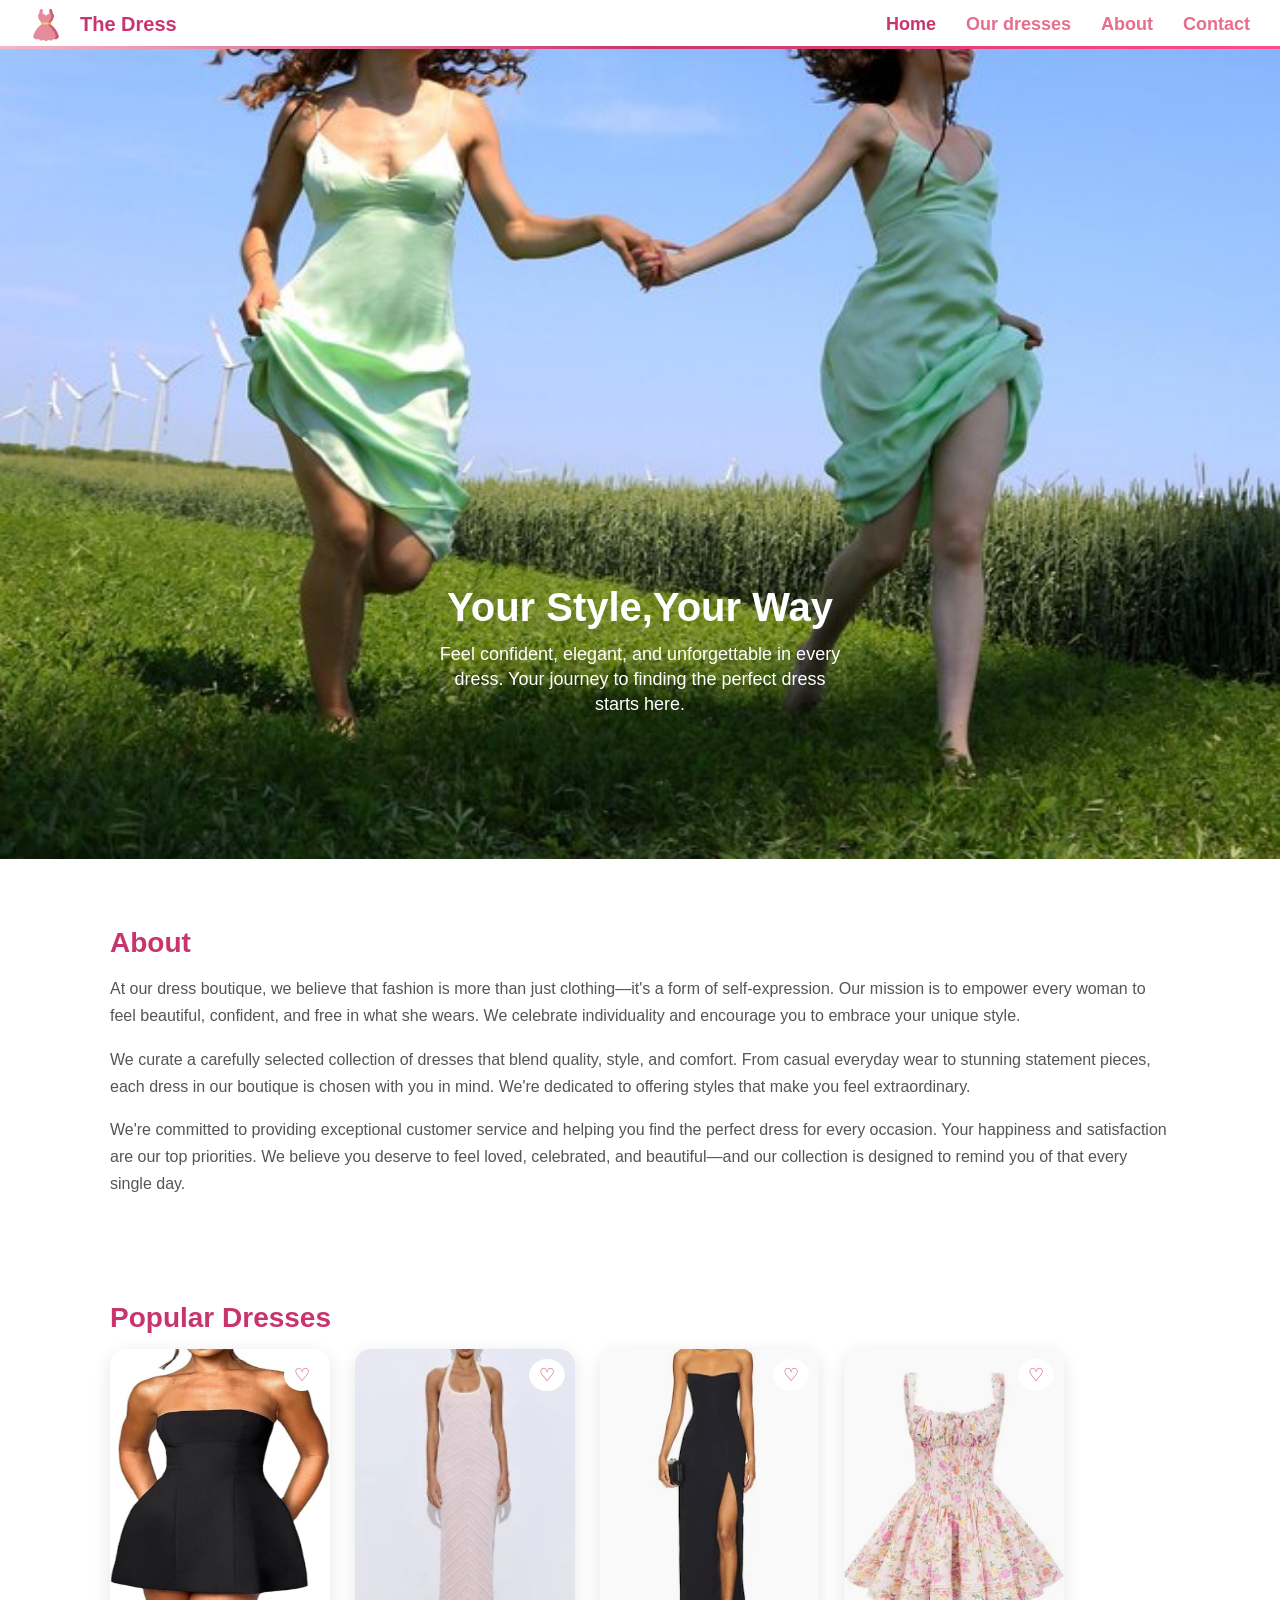
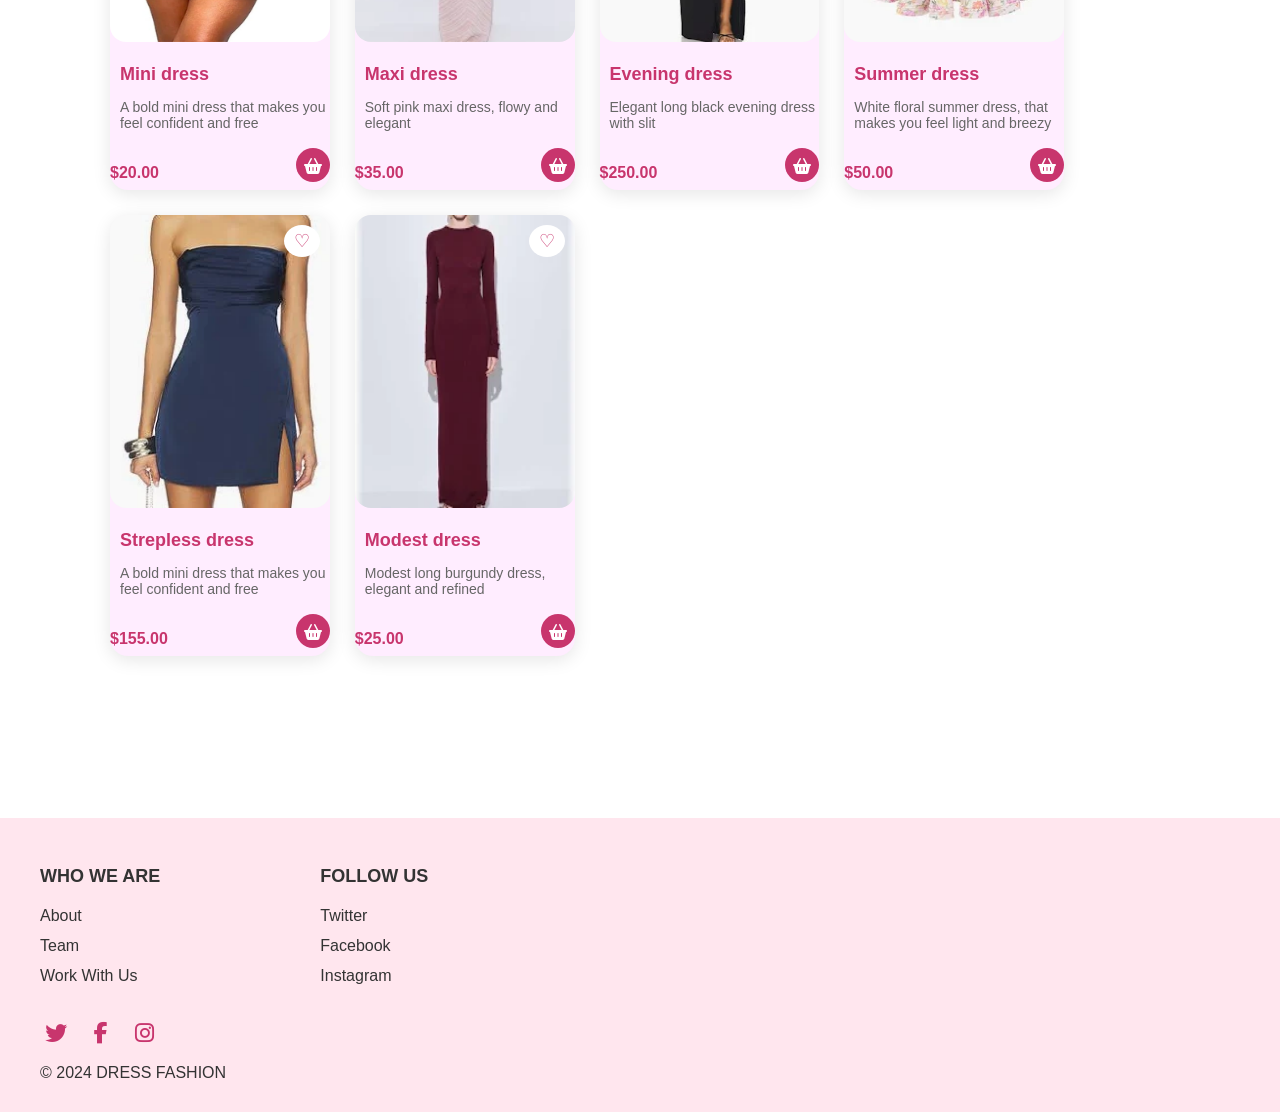
==== index.html @ 5262a381 "change little things changed names of file" ====
<!DOCTYPE html>
<html lang="en">

<head>
    <meta charset="UTF-8">
    <meta name="viewport" content="width=device-width, initial-scale=1.0">
    <title>Dress Shop</title>
    <link rel="stylesheet" href="index.css">
    <link rel="stylesheet" href="https://cdnjs.cloudflare.com/ajax/libs/font-awesome/6.5.0/css/all.min.css">
</head>

<body id="top">
    <header>
        <div class="logo_group">
            <img class="logo" src="images/dress_4305471.png" alt="Logo">
            <p>The Dress</p>
        </div>
        <a href="#menu" class="menu" aria-label="Open menu">
            <span></span>
            <span></span>
            <span></span>
        </a>
        <nav id="menu">
            <a href="#" class="close" aria-label="Close menu">✖</a>
            <a href="#" class="active">Home</a>
            <a href="about.html">Our dresses</a>
            <a href="#about_section">About</a>
            <a href="#footer_section">Contact</a>
        </nav>
    </header>
    <div id="wrapper">
        <main>
            <section class="hero">
                <div class="hero_text">
                    <h1>Your Style,Your Way</h1>
                    <p> Feel confident, elegant, and unforgettable in every dress. Your journey to finding the perfect
                        dress starts here. </p>
                </div>
                <img src="./images/girl_in_field.jpg" alt="dress">
            </section>
            <section id="about_section" class="about">
                <h2>About</h2>
                <p>At our dress boutique, we believe that fashion is more than just clothing—it's a form of
                    self-expression. Our mission is to empower every woman to feel beautiful, confident, and free in
                    what she wears. We celebrate individuality and encourage you to embrace your unique style.
                </p>
                <p>
                    We curate a carefully selected collection of dresses that blend quality, style, and comfort. From
                    casual everyday wear to stunning statement pieces, each dress in our boutique is chosen with you in
                    mind. We're dedicated to offering styles that make you feel extraordinary.
                </p>
                <p>
                    We're committed to providing exceptional customer service and helping you find the perfect dress for
                    every occasion. Your happiness and satisfaction are our top priorities. We believe you deserve to
                    feel loved, celebrated, and beautiful—and our collection is designed to remind you of that every
                    single day.
                </p>
            </section>
            <section class="popular">
                <h2>Popular Dresses</h2>
                <div class="cards">
                    <div class="card">
                        <img src="./images/mini_dress.jpg" alt="Mini Dress">
                        <span class="heart">♡</span>
                        <h3>Mini dress</h3>
                        <p>A bold mini dress that makes you feel confident and free</p>
                        <div class="card-bottom">
                            <span>$20.00</span>
                            <button class="cart-btn">
                                <i class="fa-solid fa-basket-shopping"></i>
                            </button>
                        </div>
                    </div>
                    <div class="card">
                        <img src="./images/maxi_dress.webp" alt="Maxi Dress">
                        <span class="heart">♡</span>
                        <h3>Maxi dress</h3>
                        <p>Soft pink maxi dress, flowy and elegant</p>
                        <div class="card-bottom">
                            <span>$35.00</span>
                            <button class="cart-btn">
                                <i class="fa-solid fa-basket-shopping"></i>
                            </button>
                        </div>
                    </div>
                    <div class="card">
                        <img src="./images/evening_dress.webp" alt="Evening Dress">
                        <span class="heart">♡</span>
                        <h3>Evening dress</h3>
                        <p>Elegant long black evening dress with slit</p>
                        <div class="card-bottom">
                            <span>$250.00</span>
                            <button class="cart-btn">
                                <i class="fa-solid fa-basket-shopping"></i>
                            </button>
                        </div>
                    </div>
                    <div class="card">
                        <img src="./images/summer_dress.webp" alt="Summer Dress">
                        <span class="heart">♡</span>
                        <h3>Summer dress</h3>
                        <p>White floral summer dress, that makes you feel light and breezy</p>
                        <div class="card-bottom">
                            <span>$50.00</span>
                            <button class="cart-btn">
                                <i class="fa-solid fa-basket-shopping"></i>
                            </button>
                        </div>
                    </div>
                    <div class="card">
                        <img src="./images/strepless_dress.webp" alt="Strepless Dress">
                        <span class="heart">♡</span>
                        <h3>Strepless dress</h3>
                        <p>A bold mini dress that makes you feel confident and free</p>
                        <div class="card-bottom">
                            <span>$155.00</span>
                            <button class="cart-btn">
                                <i class="fa-solid fa-basket-shopping"></i>
                            </button>
                        </div>
                    </div>
                    <div class="card">
                        <img src="./images/modest_dress.webp" alt="Modest Dress">
                        <span class="heart">♡</span>
                        <h3>Modest dress</h3>
                        <p>Modest long burgundy dress, elegant and refined</p>
                        <div class="card-bottom">
                            <span>$25.00</span>
                            <button class="cart-btn">
                                <i class="fa-solid fa-basket-shopping"></i>
                            </button>
                        </div>
                    </div>
                </div>
            </section>
        </main>
    </div>
    <footer>
        <section id="footer_section" class="footer-columns">
            <div class="footer-column">
                <h3>WHO WE ARE</h3>
                <a href="#about_section">About</a>
                <a href="#">Team</a>
                <a href="#">Work With Us</a>
            </div>

            <div class="footer-column">
                <h3>FOLLOW US</h3>
                <a href="https://www.twitter.com" target="_blank">Twitter</a>
                <a href="https://www.facebook.com" target="_blank">Facebook</a>
                <a href="https://www.instagram.com" target="_blank">Instagram</a>
            </div>
        </section>

        <div class="footer-bottom">
            <div class="social-icons">
                <a href="https://www.twitter.com" target="_blank">
                    <i class="fa-brands fa-twitter social-icon"></i>
                </a>

                <a href="https://www.facebook.com" target="_blank">
                    <i class="fa-brands fa-facebook-f social-icon"></i>
                </a>

                <a href="https://www.instagram.com" target="_blank">
                    <i class="fa-brands fa-instagram social-icon"></i>
                </a>
            </div>

            <p>© 2024 DRESS FASHION</p>
        </div>
    </footer>
    <a href="#top" class="scroll-top" aria-label="Back to top">
        <i class="fa-solid fa-arrow-up"></i>
    </a>
</body>

</html>
---- index.css ----
html {
    scroll-behavior: smooth;
}

#wrapper {
    max-width: 1200px;
    margin: 0 auto;
    padding: 0 20px;

}

body {
    font-family: Arial, sans-serif;
    background-color: white;
    color: #333;
    overflow-x: hidden;
    margin: 0 0;
}

header {
    width: 100%;
    display: flex;
    align-items: center;
    justify-content: space-between;
    padding: 5px 30px;
    box-sizing: border-box;
    background-color: white;
    position: relative;
}

header::after {
    content: "";
    position: absolute;
    bottom: 0;
    left: 0;
    width: 100%;
    height: 3px;

    background: linear-gradient(to right,
            #f6b6c8,
            #c8356d,
            #ff4d88);
}

.logo_group {
    display: flex;
    align-items: center;
    gap: 10px;
}

.logo_group img {
    width: 32px;
    height: 32px;
    display: block;

}

.logo_group p {
    font-size: 20px;
    font-weight: 600;
    color: #c8356d;
    margin: 8px;
}

nav {
    display: flex;
    gap: 30px;
}

nav a {
    text-decoration: none;
    color: #e76d90;
    font-size: 18px;
    font-weight: 600;
}

nav a:hover,
nav a:focus,
nav a.active {
    color: #c8356d;
}


.menu {
    display: none;
    width: 38px;
    height: 38px;
    border-radius: 50%;
    align-items: center;
    justify-content: center;
    flex-direction: column;
    gap: 5px;
    cursor: pointer;
    background-color: white;
    z-index: 30;
    text-decoration: none;
}

.menu span {
    width: 20px;
    height: 3px;
    background-color: #c8356d;
    border-radius: 3px;
}

.close {
    display: none;
}

.hero {
    position: relative;
    width: 100vw;
    height: 90vh;
    margin-left: calc(50% - 50vw);
    overflow: hidden;
    display: flex;
    align-items: center;
    justify-content: center;
}

.hero_text {
    position: absolute;
    left: 50%;
    bottom: 15%;
    transform: translateX(-50%);
    width: min(75%, 420px);
    padding: clamp(10px, 2.5vw, 20px);
    color: white;
    text-align: center;
    z-index: 2;
}

.hero_text h1 {
    font-size: clamp(20px, 4vw, 40px);
    margin-bottom: 12px;
}

.hero_text p {
    font-size: clamp(12px, 2vw, 18px);
    line-height: 1.4;
    margin: 0 auto;
    max-width: 45ch;
}

.hero img {
    width: 100%;
    height: 100%;
    display: block;
    object-fit: fill;
    position: absolute;
    top: 0;
    left: 0;
}

.about {
    padding: 45px 70px;
}

.about h2,
.popular h2 {
    color: #c8356d;
    font-size: 28px;
    margin-bottom: 15px;
}

.about p {
    line-height: 1.7;
    color: #555;
}

.popular {
    padding: 20px 70px 70px;
}

.cards {
    display: grid;
    width: 90%;
    grid-template-columns: repeat(auto-fit, minmax(200px, 1fr));
    gap: 25px;
    justify-items: center;
    padding-bottom: 32px;
}

.card {
    width: 100%;
    max-width: 280px;
    justify-self: center;
    background-color: #ffedff;
    border-radius: 18px;
    padding: 0px;
    box-shadow: 0 4px 18px rgba(0, 0, 0, 0.1);
    position: relative;
}

.card img {
    width: 100%;
    aspect-ratio: 3 / 4;
    border-radius: 16px;
    overflow: hidden;
    background-color: white;
}

.heart {
    position: absolute;
    top: 10px;
    right: 10px;
    width: 20px;
    height: 20px;
    display: flex;
    align-items: center;
    justify-content: center;
    font-size: 18px;
    color: #c8356d;
    background-color: white;
    border-radius: 50%;
    padding: 6px 8px;
    cursor: pointer;
}

.heart:hover {
    color: #ff4d88;
    transform: scale(1.2);
}

.card h3 {
    font-size: 18px;
    color: #c8356d;
    margin-bottom: 8px;
    margin-left: 10px;
    text-align: left;
}

.card p {
    font-size: 14px;
    color: #666666;
    margin-bottom: 15px;
    margin-left: 10px;
    text-align: left;
    padding-bottom: 10px;
}

.card-bottom {
    display: flex;
    justify-content: space-between;
    align-items: center;
}

.card-bottom span {
    color: #c8356d;
    font-weight: bold;
}

.card-bottom button {
    position: relative;
    width: 34px;
    height: 34px;
    bottom: 8px;
    border: none;
    border-radius: 50%;
    background-color: #c8356d;
    color: white;
    font-size: 22px;
    cursor: pointer;
}

.cart-btn i {
    font-size: 16px;
    color: white;
}

.cart-btn:hover {
    background-color: #ce2152;
}

.cart-btn:hover i {
    color: white;
}

footer {
    margin-top: 60px;
    background-color: #ffe6ee;
    padding: 30px 40px;
}

.footer-columns {
    display: flex;
    gap: 160px;
    flex-wrap: wrap;
}

.footer-column h3 {
    font-size: 18px;
    color: #333333;
    margin-bottom: 20px;
}

.footer-column a {
    display: block;
    text-decoration: none;
    color: #333333;
    font-size: 16px;
    margin-bottom: 12px;
}

.footer-bottom {
    margin-top: 25px;
}


.social-icons {
    display: flex;
    gap: 22px;
    margin-bottom: 15px;
}

.social-icon {
    font-size: 22px;
    color: #c8356d;
    cursor: pointer;
    transition: 0.3s;
    padding: 0 0 5px 5px;
}

.social-icons a {
    color: #d63384;
    text-decoration: none;
}


.social-icon:hover {
    background-color: #ffedff;
    color: #c8356d;
    transform: scale(1.2);
}

.footer-bottom p {
    font-size: 16px;
    color: #333333;
    margin: 5px 5px 0 0;
}

.scroll-top {
    position: fixed;
    bottom: 30px;
    right: 30px;
    width: 48px;
    height: 48px;
    border-radius: 50%;
    background-color: #c8356d;
    color: white;
    display: flex;
    align-items: center;
    justify-content: center;
    text-decoration: none;
    font-size: 18px;
    box-shadow: 0 4px 12px rgba(0, 0, 0, 0.2);
    z-index: 100;
    opacity: 0;
    transition: background-color 0.3s, transform 0.3s;
    animation: showScrollTop linear forwards;
    animation-timeline: scroll(root);
    animation-range: 50px 150px;
}

.scroll-top:hover {
    background-color: #a82856;
    transform: scale(1.1);
}

@keyframes showScrollTop {
    to {
        opacity: 1;
    }
}

/* Responsive Design - Tablet */
@media (max-width: 1024px) {
    .about {
        padding: 40px 40px;
    }

    .popular {
        padding: 20px 40px 60px;
    }

    .hero_text {
        padding: 50px 20px 30px;
        width: 90%;
    }

    .hero_text h1 {
        font-size: 32px;
    }

    .cards {
        gap: 15px;
        padding: 12px;
        grid-template-columns: repeat(auto-fit, minmax(180px, 1fr));
    }

    .card {
        max-width: 180px;
    }
}

@media (max-width: 768px) {
    header {
        width: 100%;
        height: 62px;
        margin-top: 18px;
        padding: 0 18px;
        position: relative;
    }

    .menu {
        display: flex;
    }

    nav {
        position: fixed;
        top: 0;
        right: -260px;
        width: 240px;
        height: 100vh;
        background-color: white;
        border-left: 6px solid #f6b6c8;
        box-shadow: -8px 0 22px rgba(200, 53, 109, 0.18);
        display: flex;
        flex-direction: column;
        align-items: center;
        gap: 24px;
        padding-top: 90px;
        transition: right 0.35s ease;
        z-index: 20;
    }

    nav:target {
        right: 0;
    }

    .close {
        display: block;
        position: absolute;
        top: 20px;
        right: 20px;
        font-size: 24px;
        color: white;
        text-decoration: none;
        cursor: pointer;
    }

    nav a {
        color: #c8356d;
        font-size: 20px;
    }

    .hero {
        flex-direction: column;
    }

    .hero_text {
        top: 60%;
        width: 78%;
        padding: 10px;
    }

    .hero_text h1 {
        font-size: clamp(18px, 6vw, 26px);
        margin-bottom: 6px;
    }

    .hero_text p {
        font-size: clamp(11px, 3vw, 14px);
        line-height: 1.3;
    }

    .hero img {
        width: 100vw;
    }

    .about {
        padding: 30px 20px;
    }

    .about h2,
    .popular h2 {
        font-size: 24px;
    }

    .about p {
        font-size: 14px;
    }

    .popular {
        padding: 20px 20px 40px;
    }

    .cards {
        grid-template-columns: repeat(auto-fit, minmax(160px, 1fr));
        padding: 12px;
        gap: 15px;
    }

    .card {
        max-width: 160px;
    }

    .card img {
        height: 150px;
    }

    .footer-columns {
        flex-direction: column;
        gap: 30px;
    }
}
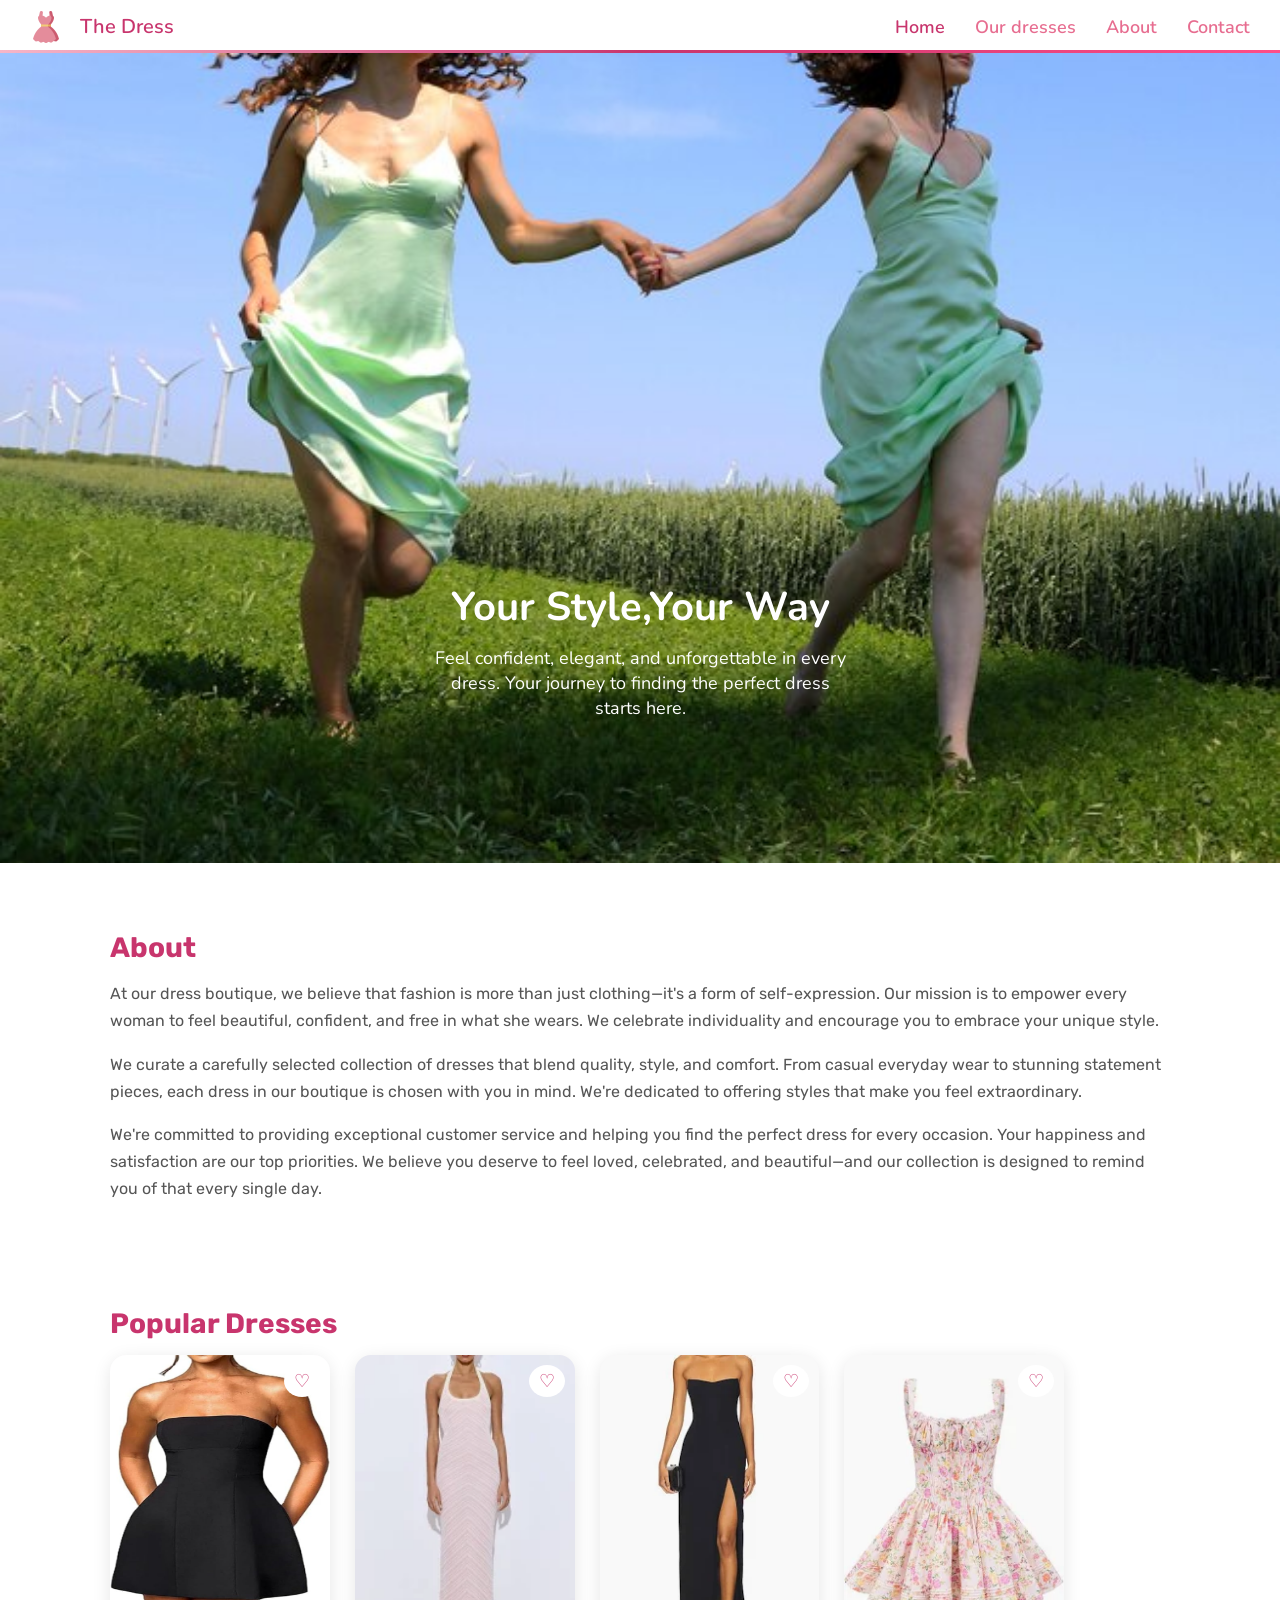
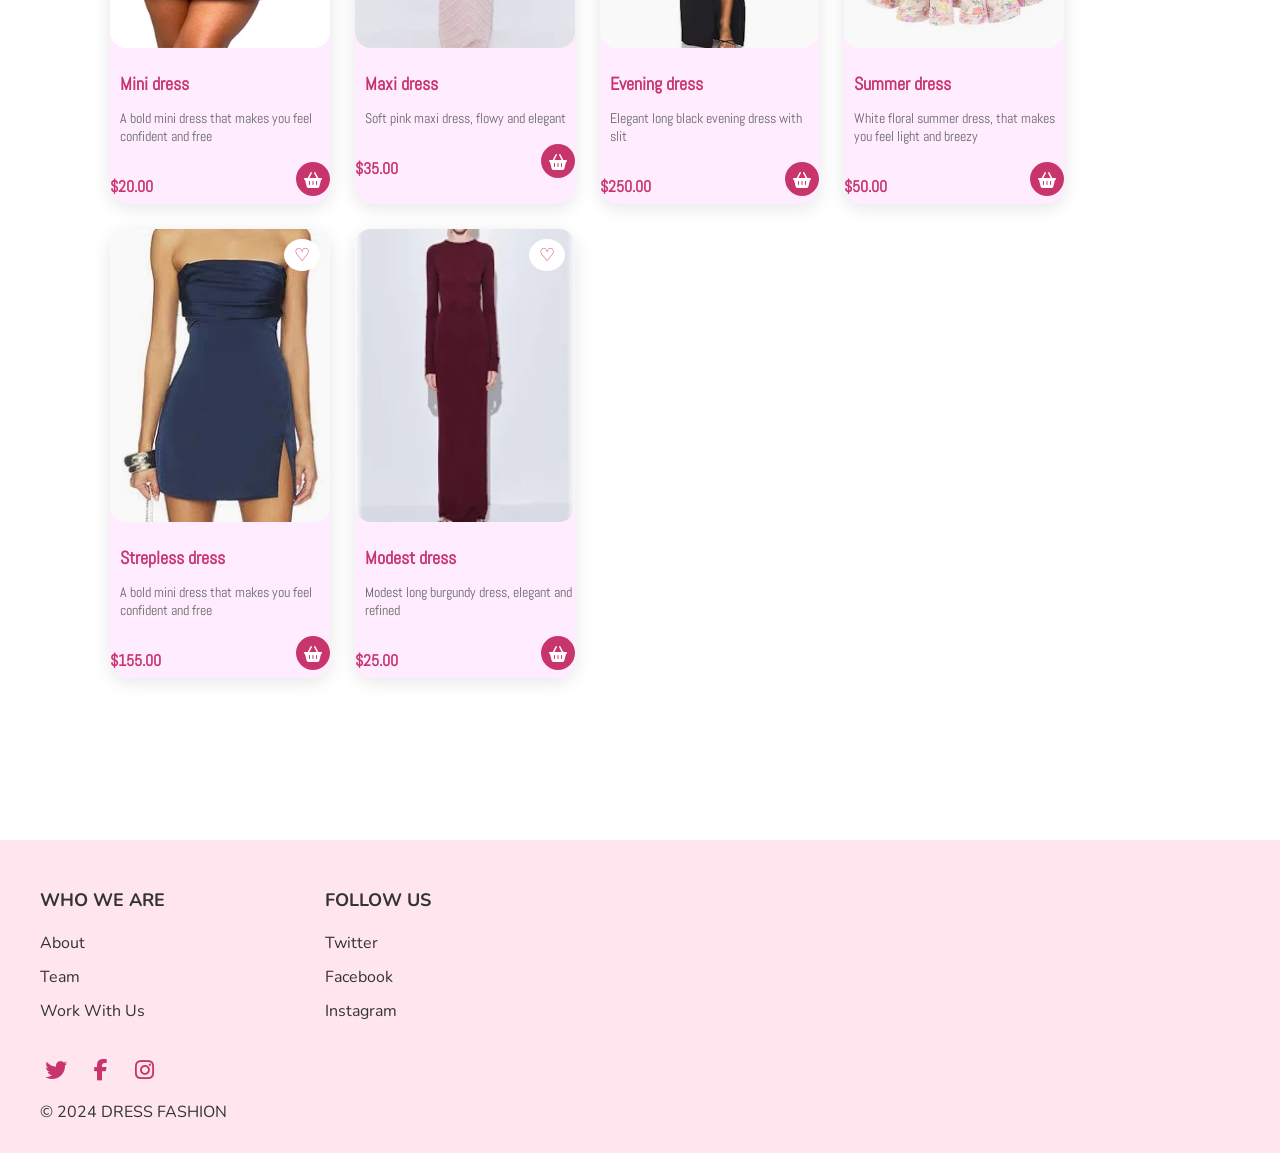
==== commit 15922ddb: "putting the font on" ====
--- a/index.html
+++ b/index.html
@@ -7,6 +7,11 @@
     <title>Dress Shop</title>
     <link rel="stylesheet" href="index.css">
     <link rel="stylesheet" href="https://cdnjs.cloudflare.com/ajax/libs/font-awesome/6.5.0/css/all.min.css">
+    <link rel="preconnect" href="https://fonts.googleapis.com">
+    <link rel="preconnect" href="https://fonts.gstatic.com" crossorigin>
+    <link
+        href="https://fonts.googleapis.com/css2?family=Abel&family=Nunito:ital,wght@0,200..1000;1,200..1000&family=Rubik:ital,wght@0,300..900;1,300..900&display=swap"
+        rel="stylesheet">
 </head>
 
 <body id="top">
--- a/index.css
+++ b/index.css
@@ -10,7 +10,7 @@
 }
 
 body {
-    font-family: Arial, sans-serif;
+    font-family: 'Nunito', sans-serif;
     background-color: white;
     color: #333;
     overflow-x: hidden;
@@ -26,6 +26,8 @@
     box-sizing: border-box;
     background-color: white;
     position: relative;
+    font-family: 'Nunito', sans-serif;
+
 }
 
 header::after {
@@ -60,6 +62,8 @@
     font-weight: 600;
     color: #c8356d;
     margin: 8px;
+    font-family: 'Nunito', sans-serif;
+
 }
 
 nav {
@@ -133,6 +137,8 @@
 .hero_text h1 {
     font-size: clamp(20px, 4vw, 40px);
     margin-bottom: 12px;
+    font-family: 'Nunito', sans-serif;
+
 }
 
 .hero_text p {
@@ -140,6 +146,8 @@
     line-height: 1.4;
     margin: 0 auto;
     max-width: 45ch;
+    font-family: 'Nunito', sans-serif;
+
 }
 
 .hero img {
@@ -161,11 +169,13 @@
     color: #c8356d;
     font-size: 28px;
     margin-bottom: 15px;
+    font-family: 'Rubik', sans-serif;
 }
 
 .about p {
     line-height: 1.7;
     color: #555;
+    font-family: 'Rubik', sans-serif;
 }
 
 .popular {
@@ -228,6 +238,7 @@
     margin-bottom: 8px;
     margin-left: 10px;
     text-align: left;
+    font-family: 'Abel', sans-serif;
 }
 
 .card p {
@@ -237,6 +248,8 @@
     margin-left: 10px;
     text-align: left;
     padding-bottom: 10px;
+    font-family: 'Abel', sans-serif;
+
 }
 
 .card-bottom {
@@ -248,6 +261,8 @@
 .card-bottom span {
     color: #c8356d;
     font-weight: bold;
+    font-family: 'Abel', sans-serif;
+
 }
 
 .card-bottom button {
@@ -292,6 +307,7 @@
     font-size: 18px;
     color: #333333;
     margin-bottom: 20px;
+    font-family: 'Nunito', sans-serif;
 }
 
 .footer-column a {
@@ -337,6 +353,8 @@
     font-size: 16px;
     color: #333333;
     margin: 5px 5px 0 0;
+    font-family: 'Nunito', sans-serif;
+
 }
 
 .scroll-top {
@@ -386,10 +404,14 @@
     .hero_text {
         padding: 50px 20px 30px;
         width: 90%;
+        font-family: 'Nunito', sans-serif;
+
     }
 
     .hero_text h1 {
         font-size: 32px;
+        font-family: 'Nunito', sans-serif;
+
     }
 
     .cards {
@@ -410,6 +432,7 @@
         margin-top: 18px;
         padding: 0 18px;
         position: relative;
+        font-family: 'Nunito', sans-serif;
     }
 
     .menu {
@@ -452,6 +475,7 @@
     nav a {
         color: #c8356d;
         font-size: 20px;
+        font-family: 'Nunito', sans-serif;
     }
 
     .hero {
@@ -462,16 +486,21 @@
         top: 60%;
         width: 78%;
         padding: 10px;
+        font-family: 'Nunito', sans-serif;
+
     }
 
     .hero_text h1 {
         font-size: clamp(18px, 6vw, 26px);
         margin-bottom: 6px;
+        font-family: 'Nunito', sans-serif;
     }
 
     .hero_text p {
         font-size: clamp(11px, 3vw, 14px);
         line-height: 1.3;
+        font-family: 'Nunito', sans-serif;
+
     }
 
     .hero img {
@@ -485,10 +514,12 @@
     .about h2,
     .popular h2 {
         font-size: 24px;
+        font-family: 'Rubik', sans-serif;
     }
 
     .about p {
         font-size: 14px;
+        font-family: 'Rubik', sans-serif;
     }
 
     .popular {
